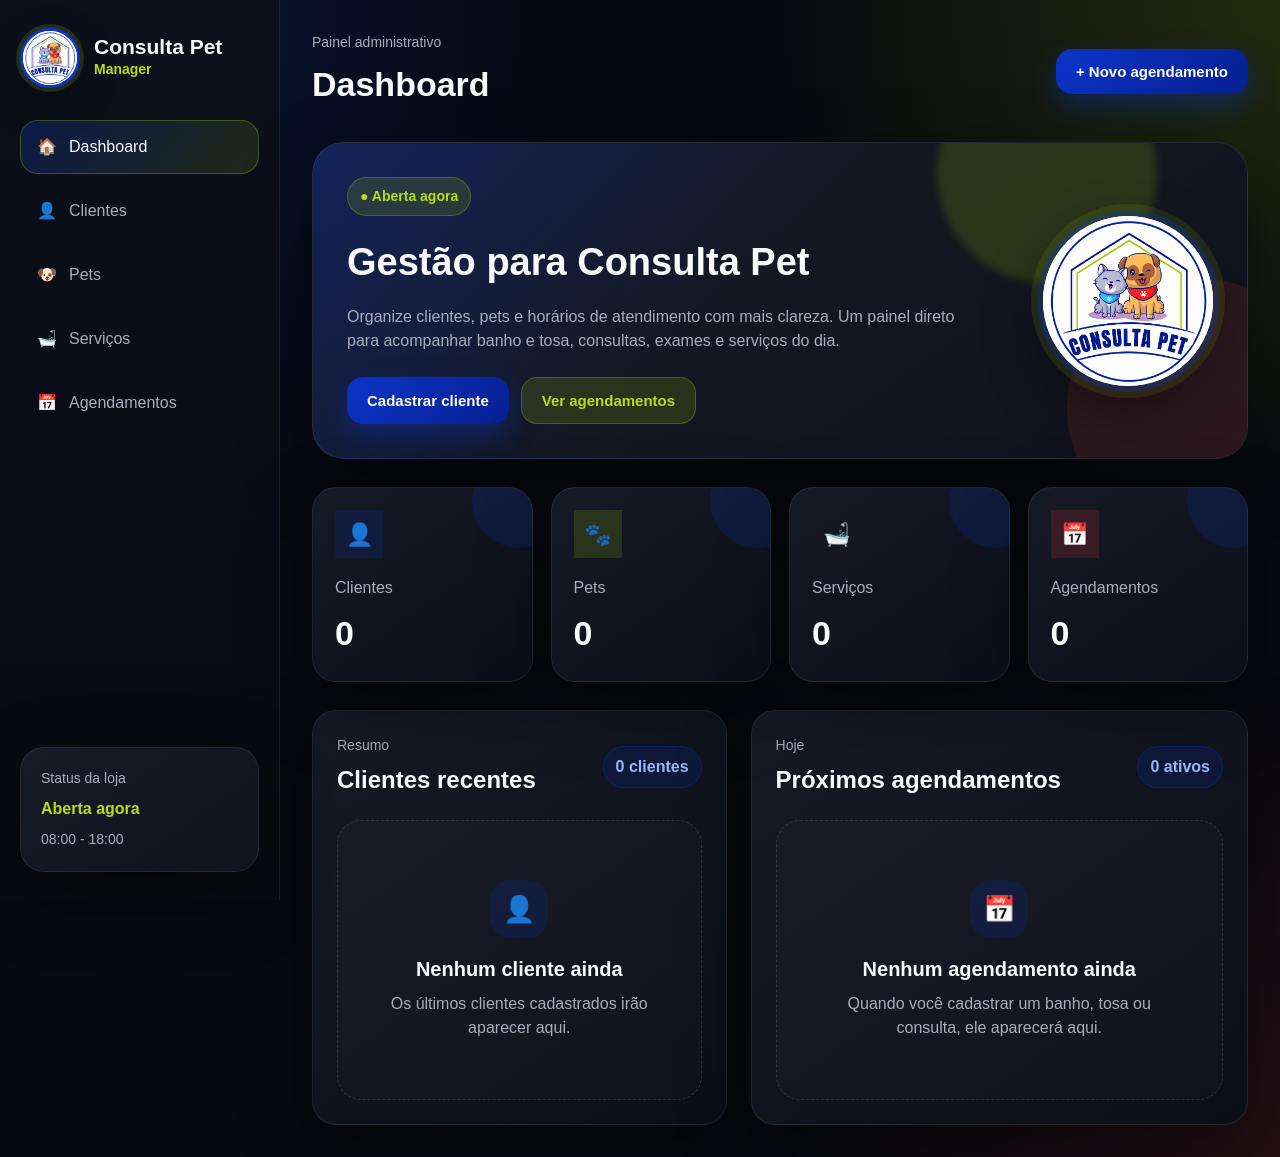
==== petcare-frontend/index.html @ 7a458416 "chore: reorganiza projeto backend e frontend" ====
<!DOCTYPE html>
<html lang="pt-BR">

<head>
  <meta charset="UTF-8">
  <meta name="viewport" content="width=device-width, initial-scale=1.0">

  <title>PetShop Manager</title>

  <link rel="stylesheet" href="css/style.css">
</head>

<body>
  <div class="app-layout">

    <!-- SIDEBAR -->
    <aside class="sidebar">
      <div class="brand">
        <div class="brand-logo">
          <img src="assets/img/logo-consulta-pet.png" alt="Logo Consulta Pet">
        </div>

        <div>
          <h1>Consulta Pet</h1>
          <span>Manager</span>
        </div>
      </div>

      <nav class="menu">
        <a href="#" class="menu-item active" data-page="dashboard">
          <span>🏠</span>
          Dashboard
        </a>

        <a href="#" class="menu-item" data-page="clientes">
          <span>👤</span>
          Clientes
        </a>

        <a href="#" class="menu-item" data-page="pets">
          <span>🐶</span>
          Pets
        </a>

        <a href="#" class="menu-item" data-page="servicos">
          <span>🛁</span>
          Serviços
        </a>

        <a href="#" class="menu-item" data-page="agendamentos">
          <span>📅</span>
          Agendamentos
        </a>
      </nav>

      <div class="sidebar-card">
        <p>Status da loja</p>
        <strong>Aberta agora</strong>
        <span>08:00 - 18:00</span>
      </div>
    </aside>

    <!-- CONTEÚDO PRINCIPAL -->
    <main class="main-content">

      <!-- DASHBOARD -->
      <section class="page active" id="dashboard">

        <header class="topbar">
          <div>
            <p class="page-label">Painel administrativo</p>
            <h2>Dashboard</h2>
          </div>

          <button class="btn-primary">
            + Novo agendamento
          </button>
        </header>

        <section class="hero-card">
          <div class="hero-info">
            <span class="status-pill">● Aberta agora</span>

            <h2>Gestão para Consulta Pet</h2>

            <p>
              Organize clientes, pets e horários de atendimento com mais clareza.
              Um painel direto para acompanhar banho e tosa, consultas, exames e serviços do dia.
            </p>

            <div class="hero-actions">
              <button class="btn-primary" id="btnParaClientes">
                Cadastrar cliente
              </button>

              <button class="btn-secondary" id="btnParaAgendamentos">
                Ver agendamentos
              </button>
            </div>
          </div>

          <div class="hero-logo">
            <img src="assets/img/logo-consulta-pet.png" alt="Logo Consulta Pet">
          </div>
        </section>

        <section class="stats-grid">

          <article class="stat-card">
            <div class="stat-icon blue">👤</div>
            <p>Clientes</p>
            <strong id="dashboardTotalClientes">0</strong>
          </article>

          <article class="stat-card">
            <div class="stat-icon green">🐾</div>
            <p>Pets</p>
            <strong id="dashboardTotalPets">0</strong>
          </article>

          <article class="stat-card">
            <div class="stat-icon cyan">🛁</div>
            <p>Serviços</p>
            <strong id="dashboardTotalServicos">0</strong>
          </article>

          <article class="stat-card">
            <div class="stat-icon red">📅</div>
            <p>Agendamentos</p>
            <strong id="dashboardTotalAgendamentos">0</strong>
          </article>

        </section>

        <section class="content-grid">

          <div class="panel">
            <div class="panel-header">
              <div>
                <p class="page-label">Resumo</p>
                <h3>Clientes recentes</h3>
              </div>

              <span class="badge" id="dashboardClientesBadge">0 clientes</span>
            </div>

            <div class="list" id="dashboardClientesList">
              <div class="empty-state">
                <div>👤</div>
                <h4>Nenhum cliente ainda</h4>
                <p>Os últimos clientes cadastrados irão aparecer aqui.</p>
              </div>
            </div>
          </div>

          <div class="panel">
            <div class="panel-header">
              <div>
                <p class="page-label">Hoje</p>
                <h3>Próximos agendamentos</h3>
              </div>

              <span class="badge">0 ativos</span>
            </div>

            <div class="empty-state">
              <div>📅</div>
              <h4>Nenhum agendamento ainda</h4>
              <p>Quando você cadastrar um banho, tosa ou consulta, ele aparecerá aqui.</p>
            </div>
          </div>

        </section>

      </section>

      <!-- CLIENTES -->
      <section class="page" id="clientes">

        <header class="topbar">
          <div>
            <p class="page-label">Gestão de clientes</p>
            <h2>Clientes</h2>
          </div>
        </header>

        <section class="content-grid">

          <div class="panel">
            <div class="panel-header">
              <div>
                <p class="page-label">Cadastro</p>
                <h3>Novo cliente</h3>
              </div>
            </div>

            <form class="form" id="formCliente">

              <div class="form-group">
                <label for="nomeCliente">Nome do cliente</label>
                <input type="text" id="nomeCliente" placeholder="Ex: Maria Silva">
              </div>

              <div class="form-group">
                <label for="telefoneCliente">Telefone</label>
                <input type="text" id="telefoneCliente" placeholder="Ex: (91) 98172-0235">
              </div>

              <div class="form-group">
                <label for="enderecoCliente">Endereço</label>
                <input type="text" id="enderecoCliente" placeholder="Ex: Avenida Pará">
              </div>

              <button type="submit" class="btn-primary full">
                Salvar cliente
              </button>

            </form>
          </div>

          <div class="panel">
            <div class="panel-header">
              <div>
                <p class="page-label">Lista</p>
                <h3>Clientes cadastrados</h3>
              </div>

              <span class="badge" id="totalClientes">0 clientes</span>
            </div>

            <div class="list" id="listaClientes">
              <div class="empty-state">
                <div>👤</div>
                <h4>Nenhum cliente ainda</h4>
                <p>Cadastre o primeiro cliente para começar a organizar os pets e agendamentos.</p>
              </div>
            </div>
          </div>

        </section>

      </section>

      <!-- PETS -->
      <section class="page" id="pets">

        <header class="topbar">
          <div>
            <p class="page-label">Gestão de pets</p>
            <h2>Pets</h2>
          </div>

          <button class="btn-primary">
            + Novo pet
          </button>
        </header>

        <div class="panel">
          <h3>Cadastro e listagem de pets</h3>
          <p class="text-muted">
            Aqui vamos relacionar cada pet com seu respectivo dono.
          </p>
        </div>

      </section>

      <!-- SERVIÇOS -->
      <section class="page" id="servicos">

        <header class="topbar">
          <div>
            <p class="page-label">Catálogo do petshop</p>
            <h2>Serviços</h2>
          </div>

          <button class="btn-primary">
            + Novo serviço
          </button>
        </header>

        <div class="panel">
          <h3>Serviços disponíveis</h3>
          <p class="text-muted">
            Aqui vamos cadastrar banho, tosa, consultas, exames e outros serviços.
          </p>
        </div>

      </section>

      <!-- AGENDAMENTOS -->
      <section class="page" id="agendamentos">

        <header class="topbar">
          <div>
            <p class="page-label">Agenda do dia</p>
            <h2>Agendamentos</h2>
          </div>

          <button class="btn-primary">
            + Novo agendamento
          </button>
        </header>

        <div class="panel">
          <h3>Lista de agendamentos</h3>
          <p class="text-muted">
            Aqui vamos criar, listar e alterar o status dos agendamentos.
          </p>
        </div>

      </section>

    </main>

  </div>

  <script src="js/app.js"></script>
</body>

</html>
---- petcare-frontend/css/style.css ----
:root {
    --color-bg: #07090f;

    --color-surface: #10131c;
    --color-surface-light: #171b26;
    --color-surface-soft: #202636;

    --color-blue-primary: #061f8f;
    --color-blue-secondary: #0b35c9;
    --color-blue-soft: rgba(11, 53, 201, 0.16);

    --color-green-primary: #9ac400;
    --color-green-secondary: #b6dd18;
    --color-green-soft: rgba(154, 196, 0, 0.16);

    --color-red-primary: #f63737;
    --color-red-soft: rgba(246, 55, 55, 0.16);

    --color-cyan-pet: #28bfff;
    --color-cyan-soft: rgba(40, 191, 255, 0.14);

    --color-text: #f8fafc;
    --color-muted: #a7adbb;
    --color-border: rgba(255, 255, 255, 0.08);

    --radius-xl: 32px;
    --radius-lg: 24px;
    --radius-md: 16px;
    --radius-sm: 10px;

    --shadow-card: 0 24px 70px rgba(0, 0, 0, 0.42);
}


* {
    margin: 0;
    padding: 0;
    box-sizing: border-box;
}

html,
body {
    min-height: 100%;
    background: var(--color-bg);
}

body {
    background: 
    radial-gradient(circle at top left, rgba(11, 53, 201, 0.28), transparent 34%),
    radial-gradient(circle at top right, rgba(154, 196, 0, 0.18), transparent 30%),
    radial-gradient(circle at bottom right, rgba(246, 55, 55, 0.12), transparent 28%),
    var(--color-bg);

    color: var(--color-text);
    font-family: Arial, Helvetica, sans-serif;
    min-height: 100vh;
    line-height: 1.5;
}

button,
input {
    font-family: inherit;
}

button {
    cursor: pointer;
}

.app-layout {
    display: grid;
    grid-template-columns: 280px 1fr;
    min-height: 100vh;
}

.sidebar {
    background: linear-gradient(180deg, #0c101a, #080a10);
    border-right: 1px solid var(--color-border);
    padding: 28px 20px;
    display: flex;
    flex-direction: column;
    gap: 32px;
    position: sticky;
    top: 0;
    height: 100vh;
}

.brand {
    display: flex;
    align-items: center;
    gap: 14px;
}

.brand-logo {
    width: 60px;
    height: 60px;
    background: #ffffff;
    border-radius: 50%;
    display: flex;
    align-items: center;
    justify-content: center;
    overflow: hidden;
    border: 3px solid var(--color-blue-secondary);
    box-shadow:
        0 0 0 4px rgba(154, 196, 0, 0.18),
        0 14px 36px rgba(0, 0, 0, 0.35);
}

.brand-logo img {
    width: 100%;
    height: 100%;
    object-fit: cover;
    display: block;
}

.brand h1 {
    font-size: 21px;
    line-height: 1;
    color: var(--color-text);
}

.brand span {
    color: var(--color-green-secondary);
    font-size: 14px;
    font-weight: 700;
}

.menu {
    display: flex;
    flex-direction: column;
    gap: 10px;
}

.menu-item {
    color: var(--color-muted);
    text-decoration: none;
    padding: 14px 16px;
    border-radius: 18px;
    display: flex;
    align-items: center;
    gap: 12px;
    transition: 0.2s;
    border: 1px solid transparent;
}

.menu-item:hover {
    background: var(--color-blue-soft);
    color: var(--color-text);
    border-color: rgba(11, 53, 201, 0.35);
}

.menu-item.active {
    background: 
        linear-gradient(135deg, rgba(11, 53, 201, 0.28), rgba(154, 196, 0, 0.14));
    color: var(--color-text);
    border-color: rgba(154, 196, 0, 0.32);
}

.menu-item.active span {
    color: var(--color-green-secondary);

}

.sidebar-card {
    margin-top: auto;
    background: linear-gradient(145deg, var(--color-surface-light), var(--color-surface));
    border: 1px solid var(--color-border);
    border-radius: var(--radius-lg);
    padding: 20px;
    box-shadow: var(--shadow-card); 
}

.sidebar-card p {
    color: var(--color-muted);
    font-size: 14px;
    margin-bottom: 8px;
}

.sidebar-card strong {
    color: var(--color-green-secondary);
    display: block;
    margin-bottom: 6px;
}

.sidebar-card span {
    color: var(--color-muted);
    font-size: 14px;
}

.main-content {
    padding: 32px;
    max-width: 1280px;
    width: 100%;
}

.topbar {
    display: flex;
    justify-content: space-between;
    align-items: center;
    margin-bottom: 32px;
}

.page-label {
    color: var(--color-muted);
    font-size: 14px;
    margin-bottom: 6px;
}

.topbar h2 {
    font-size: 34px;
}

.btn-primary,
.btn-secondary,
.btn-danger {
    border: none;
    border-radius: 16px;
    padding: 14px 20px;
    font-weight: 700;
    font-size: 15px;
    transition: 0.2s;
}

.btn-primary {
    background: linear-gradient(135deg, var(--color-blue-secondary), var(--color-blue-primary));
    color: #ffffff;
    box-shadow: 0 12px 28px rgba(11, 53, 201, 0.38);
}

.btn-primary:hover {
    transform: translateY(-1px);
    box-shadow: 0 16px 34px rgba(11, 53, 201, 0.38);
}

.btn-secondary {
    background: var(--color-green-soft);
    color: var(--color-green-secondary);
    border: 1px solid rgba(154, 196, 0, 0.32);
}

.btn-secondary:hover {
    background: rgba(154, 196, 0, 0.22);
}

.btn-danger {
    background: var(--color-red-soft);
    color: var(--color-red-primary);
    border: 1px solid rgba(246, 55, 55, 0.32);
}

.btn-danger:hover {
    background: rgba(246, 55, 55, 0.24);
}

.full {
    width: 100%;
}

.hero-card {
    background: 
        linear-gradient(135deg, rgba(11, 53, 201, 0.32), transparent 45%),
        linear-gradient(145deg, var(--color-surface-light), var(--color-surface));
    border: 1px solid var(--color-border);
    border-radius: var(--radius-xl);
    padding: 34px;
    display: flex;
    justify-content: space-between;
    align-items: center;
    gap: 24px;
    box-shadow: var(--shadow-card);
    margin-bottom: 28px;
    overflow: hidden;
    position: relative;    
}

.hero-card::before {
    content: "";
    position: absolute;
    right: 90px;
    top: -80px;
    width: 220px;
    height: 220px;
    background: rgba(154, 196, 0, 0.18);
    border-radius: 50%;
    filter: blur(4px);
}

.hero-card::after {
    content: "";
    position: absolute;
    right: -80px;
    bottom: -80px;
    width: 260px;
    height: 260px;
    background: rgba(246, 55, 55, 0.12);
    border-radius: 50%;
}

.hero-info {
    position: relative;
    z-index: 2;
    max-width: 650px;
}

.status-pill {
    display: inline-block;
    background: var(--color-green-soft);
    color: var(--color-green-secondary);
    border: 1px solid rgba(154, 196, 0, 0.32);
    padding: 8px 12px;
    border-radius: 999px;
    font-size: 14px;
    font-weight: 700;
    margin-bottom: 18px;
}

.hero-info h2 {
    font-size: 38px;
    margin-bottom: 14px;
    color: var(--color-text);
    max-width: 620px;
}

.hero-info p {
    color: var(--color-muted);
    max-width: 620px;
    margin-bottom: 24px;
}

.hero-actions {
    display: flex;
    gap: 12px;
    flex-wrap: wrap;
}

.hero-logo {
    width: 170px;
    height: 170px;
    background: #ffffff;
    border-radius: 50%;
    display: flex;
    align-items: center;
    justify-content: center;
    position: relative;
    z-index: 2;
    overflow: hidden;
    box-shadow:
        0 0 0 6px rgba(11, 53, 201, 0.28),
        0 0 0 12px rgba(154, 196, 0, 0.12),
        0 24px 60px rgba(0, 0, 0, 0.48);
}

.hero-logo img {
    width: 100%;
    height: 100%;
    object-fit: cover;
    display: block;
}

.stats-grid {
    display: grid; 
    grid-template-columns: repeat(4, 1fr);
    gap: 18px;
    margin-bottom: 28px;
}

.stat-card {
    background: linear-gradient(
        145deg,
        rgba(23, 27, 38, 0.96),
        rgba(12, 15, 24, 0.96)
    );
    border: 1px solid var(--color-border);
    border-radius: var(--radius-lg);
    padding: 22px;
    box-shadow: var(--shadow-card);
    position: relative;
    overflow: hidden;
}

.stat-card::after {
    content: "";
    position: absolute;
    right: -35px;
    top: -35px;
    width: 95px;
    height: 95px;
    background: rgba(11, 53, 201, 0.18);
    border-radius: 50%;
}

.stat-icon {
    width: 48px;
    height: 48px;
    display: flex;
    align-items: center;
    justify-content: center;
    margin-bottom: 18px;
    font-size: 22px;
    position: relative;
    z-index: 2;
}

.stat-icon.blue {
    background: var(--color-blue-soft);
    color: #8ea8ff;
}

.stat-icon.green {
    background: var(--color-green-soft);
    color: var(--color-green-secondary);
}

.stat-icon.red {
    background: var(--color-red-soft);
    color: var(--color-red-primary);
}

.stat-card p {
    color: var(--color-muted);
    margin-bottom: 8px;
    position: relative;
    z-index: 2;
}

.stat-card strong {
    font-size: 34px;
    color: var(--color-text);
    position: relative;
    z-index: 2;
}

.content-grid {
    display: grid;
    grid-template-columns: 1fr 1.2fr;
    gap: 24px;
}

.panel {
    background: linear-gradient(
        145deg,
        rgba(23, 27, 38, 0.96),
        rgba(12, 15, 24, 0.96)
    );
    border: 1px solid var(--color-border);
    border-radius: var(--radius-lg);
    padding: 24px;
    box-shadow: var(--shadow-card);
}

.panel-header {
    display: flex;
    justify-content: space-between;
    align-items: center;
    margin-bottom: 22px;
}

.panel-header h3 {
    font-size: 24px;
    color: var(--color-text);
}

.badge {
    background: var(--color-blue-soft);
    color: #9db6ff;
    padding: 8px 12px;
    border-radius: 999px;
    border: 1px solid rgba(11, 53, 201, 0.32);
    font-weight: 700;
}

.form {
    display: flex;
    flex-direction: column;
    gap: 18px;
}

.form-group label {
    display: block;
    color: var(--color-muted);
    margin-bottom: 8px;
    font-size: 14px;
    font-weight: 600;
}

.form-group input {
    width: 100%;
    background: #090c13;
    color: var(--color-text);
    border: 1px solid var(--color-border);
    border-radius: 14px;
    padding: 15px 16px;
    font-size: 15px;
    outline: none;
    transition: 0.2s;
}

.form-group input:focus {
    border-color: var(--color-blue-secondary);
    box-shadow: 0 0 0 4px var(--color-blue-soft);
}

.form-group input::placeholder {
    color: #646b7a;
}

.empty-state {
    min-height: 280px;
    border: 1px dashed rgba(255, 255, 255, 0.12);
    border-radius: var(--radius-lg);
    display: flex;
    flex-direction: column;
    align-items: center;
    justify-content: center;
    text-align: center;
    padding: 28px;
    background: rgba(255, 255, 255, 0.02);
}

.empty-state div {
    width: 58px;
    height: 58px;
    border-radius: 20px;
    background: var(--color-blue-soft);
    display: flex;
    align-items: center;
    justify-content: center;
    font-size: 26px;
    margin-bottom: 16px;
}

.empty-state h4 {
    font-size: 20px;
    margin-bottom: 8px;
    color: var(--color-text);
}

.empty-state p {
    color: var(--color-muted);
    max-width: 360px;
    line-height: 1.5;
}

.page {
    display: none;
}

.page.active {
    display: block;
}

.text-muted {
    color: var(--color-muted);
}

.list {
    display: flex;
    flex-direction: column;
    gap: 14px;
}

.client-card {
    background: rgba(255, 255, 255, 0.04);
    border: 1px solid var(--color-border);
    border-radius: var(--radius-md);
    padding: 16px;
    display: flex;
    justify-content: space-between;
    align-items: flex-start;
    gap: 16px;
    min-height: 78px;
}

.client-card h4,
.client-name {
    font-size: 17px;
    font-weight: 700;
    color: var(--color-text);
    line-height: 1.3;
    margin: 0;
}

.client-card p,
.client-phone {
    font-size: 14px;
    color: var(--color-muted);
    line-height: 1.4;
    color: var(--color-muted);
    font-size: 14px;
}

.client-info {
    display: flex;
    flex-direction: column;
    gap: 4px;
    width: 100%;
}

#dashboardClientesList .client-card {
    min-height: auto;
    padding: 14px 16px;
}

#dashboardClientesList .client-card h4,
#dashboardClientesList .client-name {
    font-size: 16px;
}

#dashboardClientesList .client-card p,
#dashboardClientesList .client-phone {
    font-size: 13px;
}

.client-actions {
    display: flex;
    gap: 8px;
}

.btn-small {
    border: none;
    border-radius: 10px;
    padding: 8px 10px;
    font-size: 13px;
    font-weight: 700;
    cursor: pointer;
}

.btn-small.danger {
    background: var(--color-red-soft);
    color: var(--color-red-primary);
    border: 1px solid rgba(246, 55, 55, 0.32);
}

@media (max-width: 1100px) {
    .stats-grid {
        grid-template-columns: repeat(2, 1fr);
    }

    .content-grid {
        grid-template-columns: 1fr;
    }

    .hero-logo {
        width: 140px;
        height: 140px;
    }
}

@media (max-width: 800px) {
    .app-layout {
        grid-template-columns: 1fr;
    }

    .sidebar {
        position: static;
        height: auto;
    }

    .main-content {
        padding: 20px;
    }

    .topbar {
        flex-direction: column;
        align-items: flex-start;
        gap: 16px;
    }

    .hero-card {
        flex-direction: column;
        align-items: flex-start;
    }

    .hero-info h2 {
        font-size: 30px;
    }

    .hero-logo {
        width: 120px;
        height: 120px;
    }
}

@media (max-width: 520px) {
    .stats-grid {
        grid-template-columns: 1fr;
    }

    .hero-actions {
        width: 100%;
    }

    .hero-actions button {
        width: 100%;
    }
}
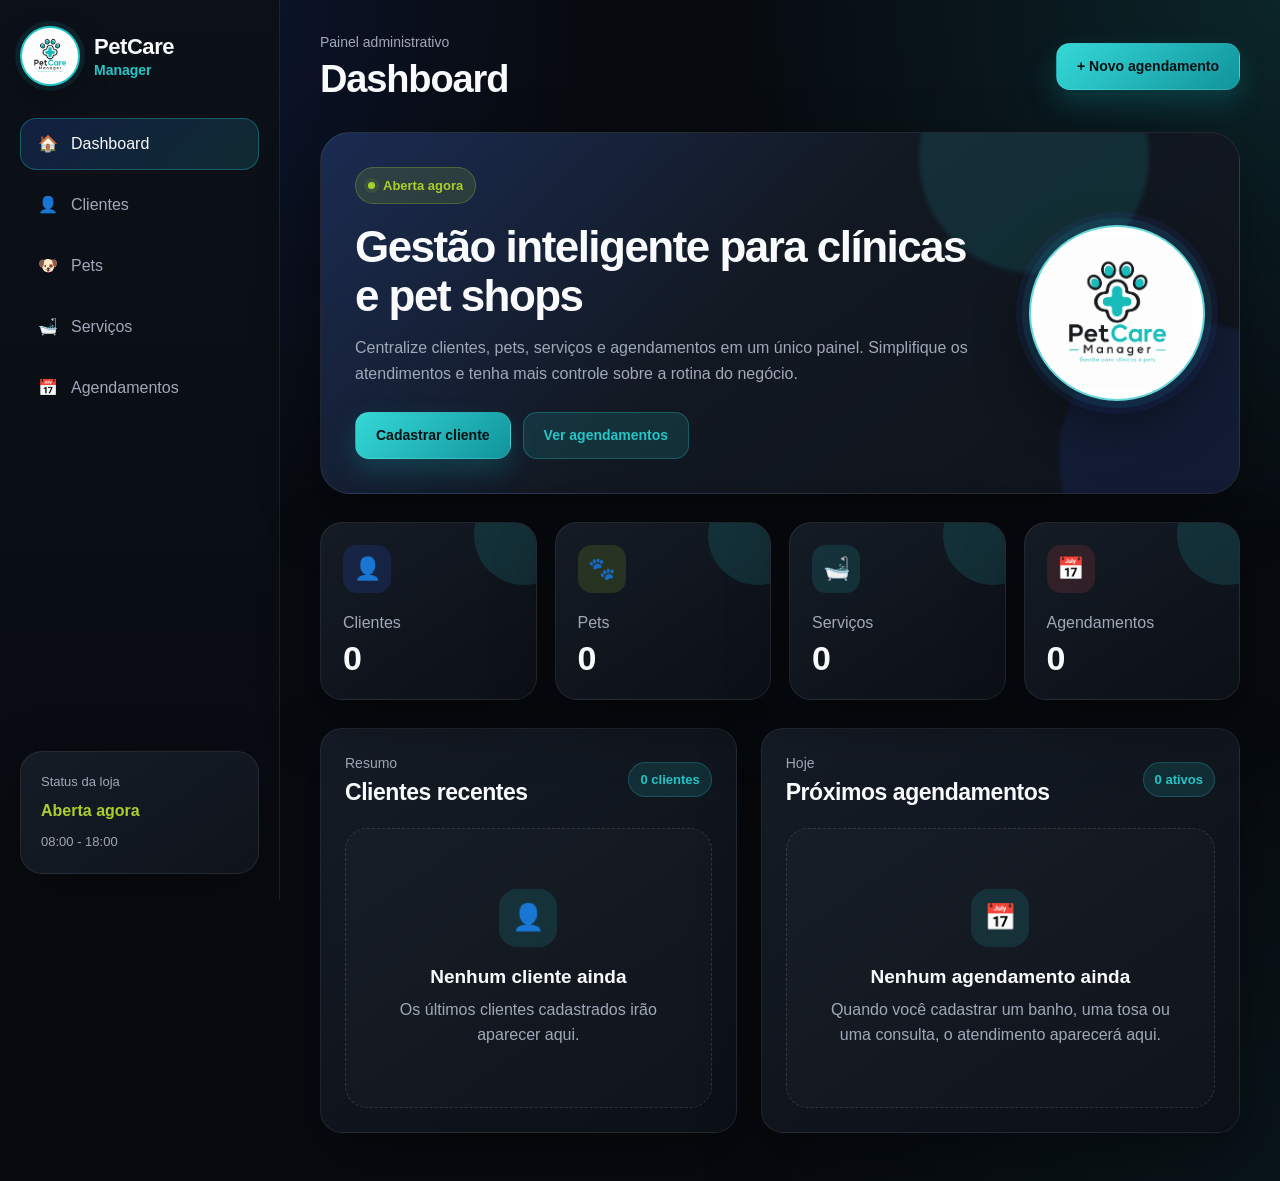
==== commit d1dd8c42: "chore: alteração do README.md" ====
--- a/petcare-frontend/index.html
+++ b/petcare-frontend/index.html
@@ -5,7 +5,12 @@
   <meta charset="UTF-8">
   <meta name="viewport" content="width=device-width, initial-scale=1.0">
 
-  <title>PetShop Manager</title>
+  <meta
+    name="description"
+    content="PetCare Manager: gestão de clientes, pets, serviços e agendamentos para clínicas e pet shops."
+  >
+
+  <title>PetCare Manager</title>
 
   <link rel="stylesheet" href="css/style.css">
 </head>
@@ -17,38 +22,38 @@
     <aside class="sidebar">
       <div class="brand">
         <div class="brand-logo">
-          <img src="assets/img/logo-consulta-pet.png" alt="Logo Consulta Pet">
-        </div>
-
-        <div>
-          <h1>Consulta Pet</h1>
+          <img src="assets/img/petcare-logo.png" alt="Logo PetCare Manager">
+        </div>
+
+        <div class="brand-text">
+          <h1>PetCare</h1>
           <span>Manager</span>
         </div>
       </div>
 
-      <nav class="menu">
+      <nav class="menu" aria-label="Navegação principal">
         <a href="#" class="menu-item active" data-page="dashboard">
-          <span>🏠</span>
+          <span aria-hidden="true">🏠</span>
           Dashboard
         </a>
 
         <a href="#" class="menu-item" data-page="clientes">
-          <span>👤</span>
+          <span aria-hidden="true">👤</span>
           Clientes
         </a>
 
         <a href="#" class="menu-item" data-page="pets">
-          <span>🐶</span>
+          <span aria-hidden="true">🐶</span>
           Pets
         </a>
 
         <a href="#" class="menu-item" data-page="servicos">
-          <span>🛁</span>
+          <span aria-hidden="true">🛁</span>
           Serviços
         </a>
 
         <a href="#" class="menu-item" data-page="agendamentos">
-          <span>📅</span>
+          <span aria-hidden="true">📅</span>
           Agendamentos
         </a>
       </nav>
@@ -72,60 +77,63 @@
             <h2>Dashboard</h2>
           </div>
 
-          <button class="btn-primary">
+          <button type="button" class="btn-primary">
             + Novo agendamento
           </button>
         </header>
 
         <section class="hero-card">
           <div class="hero-info">
-            <span class="status-pill">● Aberta agora</span>
-
-            <h2>Gestão para Consulta Pet</h2>
+            <span class="status-pill">
+              <span class="status-dot" aria-hidden="true"></span>
+              Aberta agora
+            </span>
+
+            <h2>Gestão inteligente para clínicas e pet shops</h2>
 
             <p>
-              Organize clientes, pets e horários de atendimento com mais clareza.
-              Um painel direto para acompanhar banho e tosa, consultas, exames e serviços do dia.
+              Centralize clientes, pets, serviços e agendamentos em um único painel.
+              Simplifique os atendimentos e tenha mais controle sobre a rotina do negócio.
             </p>
 
             <div class="hero-actions">
-              <button class="btn-primary" id="btnParaClientes">
+              <button type="button" class="btn-primary" id="btnParaClientes">
                 Cadastrar cliente
               </button>
 
-              <button class="btn-secondary" id="btnParaAgendamentos">
+              <button type="button" class="btn-secondary" id="btnParaAgendamentos">
                 Ver agendamentos
               </button>
             </div>
           </div>
 
           <div class="hero-logo">
-            <img src="assets/img/logo-consulta-pet.png" alt="Logo Consulta Pet">
+            <img src="assets/img/petcare-logo.png" alt="Identidade visual PetCare Manager">
           </div>
         </section>
 
-        <section class="stats-grid">
+        <section class="stats-grid" aria-label="Resumo do sistema">
 
           <article class="stat-card">
-            <div class="stat-icon blue">👤</div>
+            <div class="stat-icon blue" aria-hidden="true">👤</div>
             <p>Clientes</p>
             <strong id="dashboardTotalClientes">0</strong>
           </article>
 
           <article class="stat-card">
-            <div class="stat-icon green">🐾</div>
+            <div class="stat-icon green" aria-hidden="true">🐾</div>
             <p>Pets</p>
             <strong id="dashboardTotalPets">0</strong>
           </article>
 
           <article class="stat-card">
-            <div class="stat-icon cyan">🛁</div>
+            <div class="stat-icon cyan" aria-hidden="true">🛁</div>
             <p>Serviços</p>
             <strong id="dashboardTotalServicos">0</strong>
           </article>
 
           <article class="stat-card">
-            <div class="stat-icon red">📅</div>
+            <div class="stat-icon red" aria-hidden="true">📅</div>
             <p>Agendamentos</p>
             <strong id="dashboardTotalAgendamentos">0</strong>
           </article>
@@ -146,7 +154,7 @@
 
             <div class="list" id="dashboardClientesList">
               <div class="empty-state">
-                <div>👤</div>
+                <div aria-hidden="true">👤</div>
                 <h4>Nenhum cliente ainda</h4>
                 <p>Os últimos clientes cadastrados irão aparecer aqui.</p>
               </div>
@@ -160,13 +168,13 @@
                 <h3>Próximos agendamentos</h3>
               </div>
 
-              <span class="badge">0 ativos</span>
+              <span class="badge" id="dashboardAgendamentosBadge">0 ativos</span>
             </div>
 
             <div class="empty-state">
-              <div>📅</div>
+              <div aria-hidden="true">📅</div>
               <h4>Nenhum agendamento ainda</h4>
-              <p>Quando você cadastrar um banho, tosa ou consulta, ele aparecerá aqui.</p>
+              <p>Quando você cadastrar um banho, uma tosa ou uma consulta, o atendimento aparecerá aqui.</p>
             </div>
           </div>
 
@@ -198,17 +206,32 @@
 
               <div class="form-group">
                 <label for="nomeCliente">Nome do cliente</label>
-                <input type="text" id="nomeCliente" placeholder="Ex: Maria Silva">
+                <input
+                  type="text"
+                  id="nomeCliente"
+                  placeholder="Ex.: Maria Silva"
+                  autocomplete="name"
+                >
               </div>
 
               <div class="form-group">
                 <label for="telefoneCliente">Telefone</label>
-                <input type="text" id="telefoneCliente" placeholder="Ex: (91) 98172-0235">
+                <input
+                  type="tel"
+                  id="telefoneCliente"
+                  placeholder="Ex.: (91) 98172-0235"
+                  autocomplete="tel"
+                >
               </div>
 
               <div class="form-group">
                 <label for="enderecoCliente">Endereço</label>
-                <input type="text" id="enderecoCliente" placeholder="Ex: Avenida Pará">
+                <input
+                  type="text"
+                  id="enderecoCliente"
+                  placeholder="Ex.: Avenida Pará"
+                  autocomplete="street-address"
+                >
               </div>
 
               <button type="submit" class="btn-primary full">
@@ -230,7 +253,7 @@
 
             <div class="list" id="listaClientes">
               <div class="empty-state">
-                <div>👤</div>
+                <div aria-hidden="true">👤</div>
                 <h4>Nenhum cliente ainda</h4>
                 <p>Cadastre o primeiro cliente para começar a organizar os pets e agendamentos.</p>
               </div>
@@ -250,7 +273,7 @@
             <h2>Pets</h2>
           </div>
 
-          <button class="btn-primary">
+          <button type="button" class="btn-primary">
             + Novo pet
           </button>
         </header>
@@ -258,7 +281,7 @@
         <div class="panel">
           <h3>Cadastro e listagem de pets</h3>
           <p class="text-muted">
-            Aqui vamos relacionar cada pet com seu respectivo dono.
+            Aqui cada pet será relacionado ao seu respectivo responsável.
           </p>
         </div>
 
@@ -269,11 +292,11 @@
 
         <header class="topbar">
           <div>
-            <p class="page-label">Catálogo do petshop</p>
+            <p class="page-label">Catálogo do pet shop</p>
             <h2>Serviços</h2>
           </div>
 
-          <button class="btn-primary">
+          <button type="button" class="btn-primary">
             + Novo serviço
           </button>
         </header>
@@ -281,7 +304,7 @@
         <div class="panel">
           <h3>Serviços disponíveis</h3>
           <p class="text-muted">
-            Aqui vamos cadastrar banho, tosa, consultas, exames e outros serviços.
+            Aqui serão cadastrados banho, tosa, consultas, exames e outros serviços.
           </p>
         </div>
 
@@ -292,11 +315,11 @@
 
         <header class="topbar">
           <div>
-            <p class="page-label">Agenda do dia</p>
+            <p class="page-label">Agenda de atendimentos</p>
             <h2>Agendamentos</h2>
           </div>
 
-          <button class="btn-primary">
+          <button type="button" class="btn-primary">
             + Novo agendamento
           </button>
         </header>
@@ -304,7 +327,7 @@
         <div class="panel">
           <h3>Lista de agendamentos</h3>
           <p class="text-muted">
-            Aqui vamos criar, listar e alterar o status dos agendamentos.
+            Aqui será possível criar, consultar e alterar o status dos agendamentos.
           </p>
         </div>
 
--- a/petcare-frontend/css/style.css
+++ b/petcare-frontend/css/style.css
@@ -1,34 +1,35 @@
 :root {
-    --color-bg: #07090f;
-
-    --color-surface: #10131c;
-    --color-surface-light: #171b26;
-    --color-surface-soft: #202636;
-
-    --color-blue-primary: #061f8f;
-    --color-blue-secondary: #0b35c9;
-    --color-blue-soft: rgba(11, 53, 201, 0.16);
-
-    --color-green-primary: #9ac400;
-    --color-green-secondary: #b6dd18;
-    --color-green-soft: rgba(154, 196, 0, 0.16);
-
-    --color-red-primary: #f63737;
-    --color-red-soft: rgba(246, 55, 55, 0.16);
-
-    --color-cyan-pet: #28bfff;
-    --color-cyan-soft: rgba(40, 191, 255, 0.14);
+    --color-bg: #070a0f;
+
+    --color-surface: #0f141c;
+    --color-surface-light: #151c26;
+    --color-surface-soft: #1d2733;
+
+    --color-primary: #25c6c8;
+    --color-primary-dark: #11949c;
+    --color-primary-soft: rgba(37, 198, 200, 0.14);
+
+    --color-accent: #3168ff;
+    --color-accent-dark: #173fc1;
+    --color-accent-soft: rgba(49, 104, 255, 0.15);
+
+    --color-success: #a9d129;
+    --color-success-soft: rgba(169, 209, 41, 0.14);
+
+    --color-danger: #f05252;
+    --color-danger-soft: rgba(240, 82, 82, 0.14);
 
     --color-text: #f8fafc;
-    --color-muted: #a7adbb;
+    --color-muted: #9fa9b8;
     --color-border: rgba(255, 255, 255, 0.08);
 
-    --radius-xl: 32px;
-    --radius-lg: 24px;
+    --radius-xl: 30px;
+    --radius-lg: 22px;
     --radius-md: 16px;
-    --radius-sm: 10px;
-
-    --shadow-card: 0 24px 70px rgba(0, 0, 0, 0.42);
+    --radius-sm: 12px;
+
+    --shadow-card: 0 22px 60px rgba(0, 0, 0, 0.34);
+    --transition: 180ms ease;
 }
 
 
@@ -38,51 +39,74 @@
     box-sizing: border-box;
 }
 
-html,
-body {
+html {
     min-height: 100%;
     background: var(--color-bg);
 }
 
 body {
-    background: 
-    radial-gradient(circle at top left, rgba(11, 53, 201, 0.28), transparent 34%),
-    radial-gradient(circle at top right, rgba(154, 196, 0, 0.18), transparent 30%),
-    radial-gradient(circle at bottom right, rgba(246, 55, 55, 0.12), transparent 28%),
-    var(--color-bg);
-
-    color: var(--color-text);
-    font-family: Arial, Helvetica, sans-serif;
     min-height: 100vh;
+    background:
+        radial-gradient(circle at top left, rgba(49, 104, 255, 0.18), transparent 34%),
+        radial-gradient(circle at top right, rgba(37, 198, 200, 0.14), transparent 32%),
+        radial-gradient(circle at bottom right, rgba(37, 198, 200, 0.06), transparent 28%),
+        var(--color-bg);
+
+    color: var(--color-text);
+    font-family: Inter, "Segoe UI", Arial, Helvetica, sans-serif;
     line-height: 1.5;
 }
 
 button,
 input {
-    font-family: inherit;
+    font: inherit;
 }
 
 button {
     cursor: pointer;
 }
 
+button:focus-visible,
+input:focus-visible,
+a:focus-visible {
+    outline: 3px solid rgba(37, 198, 200, 0.35);
+    outline-offset: 3px;
+}
+
+
+/* LAYOUT */
+
 .app-layout {
     display: grid;
-    grid-template-columns: 280px 1fr;
+    grid-template-columns: 280px minmax(0, 1fr);
     min-height: 100vh;
 }
 
 .sidebar {
-    background: linear-gradient(180deg, #0c101a, #080a10);
-    border-right: 1px solid var(--color-border);
-    padding: 28px 20px;
+    position: sticky;
+    top: 0;
+
     display: flex;
     flex-direction: column;
     gap: 32px;
-    position: sticky;
-    top: 0;
+
     height: 100vh;
-}
+    padding: 26px 20px;
+    overflow-y: auto;
+
+    background: linear-gradient(180deg, #0c1119 0%, #080b11 100%);
+    border-right: 1px solid var(--color-border);
+}
+
+.main-content {
+    width: 100%;
+    max-width: 1440px;
+    margin: 0 auto;
+    padding: 32px 40px 48px;
+}
+
+
+/* MARCA */
 
 .brand {
     display: flex;
@@ -93,380 +117,508 @@
 .brand-logo {
     width: 60px;
     height: 60px;
+    flex-shrink: 0;
+
+    display: grid;
+    place-items: center;
+
+    overflow: hidden;
+    border: 2px solid var(--color-primary);
+    border-radius: 50%;
     background: #ffffff;
-    border-radius: 50%;
-    display: flex;
-    align-items: center;
-    justify-content: center;
-    overflow: hidden;
-    border: 3px solid var(--color-blue-secondary);
+
     box-shadow:
-        0 0 0 4px rgba(154, 196, 0, 0.18),
-        0 14px 36px rgba(0, 0, 0, 0.35);
+        0 0 0 5px rgba(37, 198, 200, 0.10),
+        0 12px 30px rgba(0, 0, 0, 0.32);
 }
 
 .brand-logo img {
     width: 100%;
     height: 100%;
-    object-fit: cover;
     display: block;
-}
-
-.brand h1 {
-    font-size: 21px;
+    object-fit: contain;
+    padding: 3px;
+}
+
+.brand-text {
+    display: flex;
+    flex-direction: column;
+    gap: 5px;
+}
+
+.brand-text h1 {
+    color: var(--color-text);
+    font-size: 22px;
     line-height: 1;
-    color: var(--color-text);
-}
-
-.brand span {
-    color: var(--color-green-secondary);
+    letter-spacing: -0.02em;
+}
+
+.brand-text span {
+    color: var(--color-primary);
     font-size: 14px;
-    font-weight: 700;
-}
+    font-weight: 800;
+    line-height: 1;
+}
+
+
+/* NAVEGAÇÃO */
 
 .menu {
     display: flex;
     flex-direction: column;
-    gap: 10px;
+    gap: 9px;
 }
 
 .menu-item {
+    display: flex;
+    align-items: center;
+    gap: 12px;
+
+    min-height: 50px;
+    padding: 13px 16px;
+
     color: var(--color-muted);
     text-decoration: none;
-    padding: 14px 16px;
-    border-radius: 18px;
-    display: flex;
-    align-items: center;
-    gap: 12px;
-    transition: 0.2s;
+
     border: 1px solid transparent;
+    border-radius: 16px;
+
+    transition:
+        background var(--transition),
+        border-color var(--transition),
+        color var(--transition),
+        transform var(--transition);
 }
 
 .menu-item:hover {
-    background: var(--color-blue-soft);
-    color: var(--color-text);
-    border-color: rgba(11, 53, 201, 0.35);
+    color: var(--color-text);
+    background: var(--color-primary-soft);
+    border-color: rgba(37, 198, 200, 0.22);
+    transform: translateX(2px);
 }
 
 .menu-item.active {
-    background: 
-        linear-gradient(135deg, rgba(11, 53, 201, 0.28), rgba(154, 196, 0, 0.14));
-    color: var(--color-text);
-    border-color: rgba(154, 196, 0, 0.32);
-}
-
-.menu-item.active span {
-    color: var(--color-green-secondary);
-
+    color: var(--color-text);
+    background: linear-gradient(
+        135deg,
+        rgba(49, 104, 255, 0.18),
+        rgba(37, 198, 200, 0.15)
+    );
+    border-color: rgba(37, 198, 200, 0.34);
+}
+
+.menu-item span {
+    width: 22px;
+    display: inline-flex;
+    justify-content: center;
 }
 
 .sidebar-card {
     margin-top: auto;
+    padding: 20px;
+
     background: linear-gradient(145deg, var(--color-surface-light), var(--color-surface));
     border: 1px solid var(--color-border);
     border-radius: var(--radius-lg);
-    padding: 20px;
-    box-shadow: var(--shadow-card); 
+
+    box-shadow: var(--shadow-card);
 }
 
 .sidebar-card p {
+    margin-bottom: 8px;
+    color: var(--color-muted);
+    font-size: 13px;
+}
+
+.sidebar-card strong {
+    display: block;
+    margin-bottom: 6px;
+    color: var(--color-success);
+}
+
+.sidebar-card span {
+    color: var(--color-muted);
+    font-size: 13px;
+}
+
+
+/* CABEÇALHOS */
+
+.topbar {
+    display: flex;
+    align-items: center;
+    justify-content: space-between;
+    gap: 24px;
+
+    margin-bottom: 30px;
+}
+
+.page-label {
+    margin-bottom: 5px;
     color: var(--color-muted);
     font-size: 14px;
-    margin-bottom: 8px;
-}
-
-.sidebar-card strong {
-    color: var(--color-green-secondary);
-    display: block;
-    margin-bottom: 6px;
-}
-
-.sidebar-card span {
-    color: var(--color-muted);
-    font-size: 14px;
-}
-
-.main-content {
-    padding: 32px;
-    max-width: 1280px;
-    width: 100%;
-}
-
-.topbar {
-    display: flex;
-    justify-content: space-between;
-    align-items: center;
-    margin-bottom: 32px;
-}
-
-.page-label {
-    color: var(--color-muted);
-    font-size: 14px;
-    margin-bottom: 6px;
 }
 
 .topbar h2 {
-    font-size: 34px;
-}
+    color: var(--color-text);
+    font-size: clamp(30px, 3vw, 38px);
+    line-height: 1.15;
+    letter-spacing: -0.03em;
+}
+
+
+/* BOTÕES */
 
 .btn-primary,
 .btn-secondary,
 .btn-danger {
-    border: none;
-    border-radius: 16px;
-    padding: 14px 20px;
-    font-weight: 700;
-    font-size: 15px;
-    transition: 0.2s;
+    min-height: 46px;
+    padding: 12px 20px;
+
+    border-radius: 14px;
+
+    font-size: 14px;
+    font-weight: 800;
+
+    transition:
+        transform var(--transition),
+        box-shadow var(--transition),
+        background var(--transition),
+        border-color var(--transition);
 }
 
 .btn-primary {
-    background: linear-gradient(135deg, var(--color-blue-secondary), var(--color-blue-primary));
-    color: #ffffff;
-    box-shadow: 0 12px 28px rgba(11, 53, 201, 0.38);
+    color: #041013;
+    background: linear-gradient(135deg, #35d8d7, var(--color-primary-dark));
+    border: 1px solid rgba(255, 255, 255, 0.08);
+
+    box-shadow: 0 12px 26px rgba(17, 148, 156, 0.28);
 }
 
 .btn-primary:hover {
-    transform: translateY(-1px);
-    box-shadow: 0 16px 34px rgba(11, 53, 201, 0.38);
+    transform: translateY(-2px);
+    box-shadow: 0 16px 34px rgba(17, 148, 156, 0.34);
 }
 
 .btn-secondary {
-    background: var(--color-green-soft);
-    color: var(--color-green-secondary);
-    border: 1px solid rgba(154, 196, 0, 0.32);
+    color: var(--color-primary);
+    background: var(--color-primary-soft);
+    border: 1px solid rgba(37, 198, 200, 0.30);
 }
 
 .btn-secondary:hover {
-    background: rgba(154, 196, 0, 0.22);
+    background: rgba(37, 198, 200, 0.20);
+    border-color: rgba(37, 198, 200, 0.45);
+    transform: translateY(-2px);
 }
 
 .btn-danger {
-    background: var(--color-red-soft);
-    color: var(--color-red-primary);
-    border: 1px solid rgba(246, 55, 55, 0.32);
+    color: var(--color-danger);
+    background: var(--color-danger-soft);
+    border: 1px solid rgba(240, 82, 82, 0.30);
 }
 
 .btn-danger:hover {
-    background: rgba(246, 55, 55, 0.24);
+    background: rgba(240, 82, 82, 0.22);
 }
 
 .full {
     width: 100%;
 }
 
+
+/* HERO */
+
 .hero-card {
-    background: 
-        linear-gradient(135deg, rgba(11, 53, 201, 0.32), transparent 45%),
+    position: relative;
+    isolation: isolate;
+
+    display: flex;
+    align-items: center;
+    justify-content: space-between;
+    gap: 32px;
+
+    min-height: 300px;
+    margin-bottom: 28px;
+    padding: 34px;
+
+    overflow: hidden;
+
+    background:
+        linear-gradient(135deg, rgba(49, 104, 255, 0.20), transparent 48%),
         linear-gradient(145deg, var(--color-surface-light), var(--color-surface));
+
     border: 1px solid var(--color-border);
     border-radius: var(--radius-xl);
-    padding: 34px;
-    display: flex;
-    justify-content: space-between;
-    align-items: center;
-    gap: 24px;
+
     box-shadow: var(--shadow-card);
-    margin-bottom: 28px;
-    overflow: hidden;
-    position: relative;    
-}
-
-.hero-card::before {
-    content: "";
-    position: absolute;
-    right: 90px;
-    top: -80px;
-    width: 220px;
-    height: 220px;
-    background: rgba(154, 196, 0, 0.18);
-    border-radius: 50%;
-    filter: blur(4px);
-}
-
+}
+
+.hero-card::before,
 .hero-card::after {
     content: "";
     position: absolute;
-    right: -80px;
-    bottom: -80px;
-    width: 260px;
-    height: 260px;
-    background: rgba(246, 55, 55, 0.12);
+    z-index: -1;
     border-radius: 50%;
+    filter: blur(2px);
+}
+
+.hero-card::before {
+    top: -90px;
+    right: 90px;
+
+    width: 230px;
+    height: 230px;
+
+    background: rgba(37, 198, 200, 0.13);
+}
+
+.hero-card::after {
+    right: -90px;
+    bottom: -100px;
+
+    width: 270px;
+    height: 270px;
+
+    background: rgba(49, 104, 255, 0.10);
 }
 
 .hero-info {
-    position: relative;
-    z-index: 2;
-    max-width: 650px;
+    max-width: 690px;
 }
 
 .status-pill {
-    display: inline-block;
-    background: var(--color-green-soft);
-    color: var(--color-green-secondary);
-    border: 1px solid rgba(154, 196, 0, 0.32);
+    display: inline-flex;
+    align-items: center;
+    gap: 8px;
+
+    margin-bottom: 18px;
     padding: 8px 12px;
+
+    color: var(--color-success);
+    background: var(--color-success-soft);
+    border: 1px solid rgba(169, 209, 41, 0.28);
     border-radius: 999px;
-    font-size: 14px;
-    font-weight: 700;
-    margin-bottom: 18px;
+
+    font-size: 13px;
+    font-weight: 800;
+}
+
+.status-dot {
+    width: 7px;
+    height: 7px;
+    flex-shrink: 0;
+
+    background: currentColor;
+    border-radius: 50%;
+    box-shadow: 0 0 0 4px rgba(169, 209, 41, 0.10);
 }
 
 .hero-info h2 {
-    font-size: 38px;
+    max-width: 700px;
     margin-bottom: 14px;
-    color: var(--color-text);
-    max-width: 620px;
+
+    color: var(--color-text);
+    font-size: clamp(32px, 4vw, 44px);
+    line-height: 1.12;
+    letter-spacing: -0.035em;
 }
 
 .hero-info p {
+    max-width: 660px;
+    margin-bottom: 24px;
+
     color: var(--color-muted);
-    max-width: 620px;
-    margin-bottom: 24px;
+    font-size: 16px;
+    line-height: 1.65;
 }
 
 .hero-actions {
     display: flex;
+    flex-wrap: wrap;
     gap: 12px;
-    flex-wrap: wrap;
 }
 
 .hero-logo {
-    width: 170px;
-    height: 170px;
+    width: 176px;
+    height: 176px;
+    flex-shrink: 0;
+
+    display: grid;
+    place-items: center;
+
+    overflow: hidden;
+
     background: #ffffff;
+    border: 2px solid rgba(37, 198, 200, 0.70);
     border-radius: 50%;
-    display: flex;
-    align-items: center;
-    justify-content: center;
-    position: relative;
-    z-index: 2;
-    overflow: hidden;
+
     box-shadow:
-        0 0 0 6px rgba(11, 53, 201, 0.28),
-        0 0 0 12px rgba(154, 196, 0, 0.12),
-        0 24px 60px rgba(0, 0, 0, 0.48);
+        0 0 0 7px rgba(37, 198, 200, 0.10),
+        0 0 0 13px rgba(49, 104, 255, 0.08),
+        0 22px 55px rgba(0, 0, 0, 0.42);
 }
 
 .hero-logo img {
     width: 100%;
     height: 100%;
-    object-fit: cover;
     display: block;
-}
+    object-fit: contain;
+    padding: 10px;
+}
+
+
+/* INDICADORES */
 
 .stats-grid {
-    display: grid; 
-    grid-template-columns: repeat(4, 1fr);
+    display: grid;
+    grid-template-columns: repeat(4, minmax(0, 1fr));
     gap: 18px;
+
     margin-bottom: 28px;
 }
 
 .stat-card {
+    position: relative;
+
+    min-width: 0;
+    padding: 22px;
+    overflow: hidden;
+
     background: linear-gradient(
         145deg,
-        rgba(23, 27, 38, 0.96),
-        rgba(12, 15, 24, 0.96)
+        rgba(21, 28, 38, 0.98),
+        rgba(12, 16, 23, 0.98)
     );
+
     border: 1px solid var(--color-border);
     border-radius: var(--radius-lg);
-    padding: 22px;
+
     box-shadow: var(--shadow-card);
-    position: relative;
-    overflow: hidden;
 }
 
 .stat-card::after {
     content: "";
     position: absolute;
-    right: -35px;
-    top: -35px;
-    width: 95px;
-    height: 95px;
-    background: rgba(11, 53, 201, 0.18);
+    top: -38px;
+    right: -38px;
+
+    width: 100px;
+    height: 100px;
+
+    background: var(--color-primary-soft);
     border-radius: 50%;
 }
 
 .stat-icon {
+    position: relative;
+    z-index: 1;
+
     width: 48px;
     height: 48px;
-    display: flex;
-    align-items: center;
-    justify-content: center;
     margin-bottom: 18px;
+
+    display: grid;
+    place-items: center;
+
+    border-radius: 14px;
     font-size: 22px;
+}
+
+.stat-icon.blue {
+    color: #9bb3ff;
+    background: var(--color-accent-soft);
+}
+
+.stat-icon.green {
+    color: var(--color-success);
+    background: var(--color-success-soft);
+}
+
+.stat-icon.cyan {
+    color: var(--color-primary);
+    background: var(--color-primary-soft);
+}
+
+.stat-icon.red {
+    color: var(--color-danger);
+    background: var(--color-danger-soft);
+}
+
+.stat-card p {
     position: relative;
-    z-index: 2;
-}
-
-.stat-icon.blue {
-    background: var(--color-blue-soft);
-    color: #8ea8ff;
-}
-
-.stat-icon.green {
-    background: var(--color-green-soft);
-    color: var(--color-green-secondary);
-}
-
-.stat-icon.red {
-    background: var(--color-red-soft);
-    color: var(--color-red-primary);
-}
-
-.stat-card p {
+    z-index: 1;
+
+    margin-bottom: 6px;
     color: var(--color-muted);
-    margin-bottom: 8px;
+}
+
+.stat-card strong {
     position: relative;
-    z-index: 2;
-}
-
-.stat-card strong {
+    z-index: 1;
+
+    color: var(--color-text);
     font-size: 34px;
-    color: var(--color-text);
-    position: relative;
-    z-index: 2;
-}
+    line-height: 1;
+}
+
+
+/* PAINÉIS */
 
 .content-grid {
     display: grid;
-    grid-template-columns: 1fr 1.2fr;
+    grid-template-columns: 1fr 1.15fr;
     gap: 24px;
 }
 
 .panel {
+    min-width: 0;
+    padding: 24px;
+
     background: linear-gradient(
         145deg,
-        rgba(23, 27, 38, 0.96),
-        rgba(12, 15, 24, 0.96)
+        rgba(21, 28, 38, 0.98),
+        rgba(12, 16, 23, 0.98)
     );
+
     border: 1px solid var(--color-border);
     border-radius: var(--radius-lg);
-    padding: 24px;
+
     box-shadow: var(--shadow-card);
 }
 
 .panel-header {
     display: flex;
+    align-items: center;
     justify-content: space-between;
-    align-items: center;
+    gap: 16px;
+
     margin-bottom: 22px;
 }
 
 .panel-header h3 {
-    font-size: 24px;
-    color: var(--color-text);
+    color: var(--color-text);
+    font-size: 23px;
+    line-height: 1.2;
+    letter-spacing: -0.02em;
 }
 
 .badge {
-    background: var(--color-blue-soft);
-    color: #9db6ff;
-    padding: 8px 12px;
+    flex-shrink: 0;
+
+    padding: 7px 11px;
+
+    color: var(--color-primary);
+    background: var(--color-primary-soft);
+    border: 1px solid rgba(37, 198, 200, 0.26);
     border-radius: 999px;
-    border: 1px solid rgba(11, 53, 201, 0.32);
-    font-weight: 700;
-}
+
+    font-size: 13px;
+    font-weight: 800;
+}
+
+
+/* FORMULÁRIOS */
 
 .form {
     display: flex;
@@ -476,80 +628,89 @@
 
 .form-group label {
     display: block;
+    margin-bottom: 8px;
+
     color: var(--color-muted);
-    margin-bottom: 8px;
     font-size: 14px;
-    font-weight: 600;
+    font-weight: 700;
 }
 
 .form-group input {
     width: 100%;
-    background: #090c13;
-    color: var(--color-text);
+    padding: 14px 15px;
+
+    color: var(--color-text);
+    background: #090d13;
     border: 1px solid var(--color-border);
-    border-radius: 14px;
-    padding: 15px 16px;
+    border-radius: 13px;
+
     font-size: 15px;
+
+    transition:
+        border-color var(--transition),
+        box-shadow var(--transition),
+        background var(--transition);
+}
+
+.form-group input:hover {
+    border-color: rgba(37, 198, 200, 0.20);
+}
+
+.form-group input:focus {
+    border-color: var(--color-primary);
+    box-shadow: 0 0 0 4px var(--color-primary-soft);
     outline: none;
-    transition: 0.2s;
-}
-
-.form-group input:focus {
-    border-color: var(--color-blue-secondary);
-    box-shadow: 0 0 0 4px var(--color-blue-soft);
 }
 
 .form-group input::placeholder {
-    color: #646b7a;
-}
+    color: #626d7c;
+}
+
+
+/* ESTADOS VAZIOS E LISTAS */
 
 .empty-state {
     min-height: 280px;
-    border: 1px dashed rgba(255, 255, 255, 0.12);
-    border-radius: var(--radius-lg);
+    padding: 28px;
+
     display: flex;
     flex-direction: column;
     align-items: center;
     justify-content: center;
+
     text-align: center;
-    padding: 28px;
-    background: rgba(255, 255, 255, 0.02);
-}
-
-.empty-state div {
+
+    background: rgba(255, 255, 255, 0.018);
+    border: 1px dashed rgba(255, 255, 255, 0.12);
+    border-radius: var(--radius-lg);
+}
+
+.empty-state > div:first-child {
     width: 58px;
     height: 58px;
-    border-radius: 20px;
-    background: var(--color-blue-soft);
-    display: flex;
-    align-items: center;
-    justify-content: center;
+    margin-bottom: 16px;
+
+    display: grid;
+    place-items: center;
+
+    background: var(--color-primary-soft);
+    border-radius: 18px;
+
     font-size: 26px;
-    margin-bottom: 16px;
 }
 
 .empty-state h4 {
-    font-size: 20px;
-    margin-bottom: 8px;
-    color: var(--color-text);
+    margin-bottom: 7px;
+
+    color: var(--color-text);
+    font-size: 19px;
 }
 
 .empty-state p {
+    max-width: 360px;
+
     color: var(--color-muted);
-    max-width: 360px;
-    line-height: 1.5;
-}
-
-.page {
-    display: none;
-}
-
-.page.active {
-    display: block;
-}
-
-.text-muted {
-    color: var(--color-muted);
+    line-height: 1.55;
 }
 
 .list {
@@ -559,40 +720,63 @@
 }
 
 .client-card {
-    background: rgba(255, 255, 255, 0.04);
+    min-height: 78px;
+    padding: 16px;
+
+    display: flex;
+    align-items: flex-start;
+    justify-content: space-between;
+    gap: 16px;
+
+    background: rgba(255, 255, 255, 0.035);
     border: 1px solid var(--color-border);
     border-radius: var(--radius-md);
-    padding: 16px;
-    display: flex;
-    justify-content: space-between;
-    align-items: flex-start;
-    gap: 16px;
-    min-height: 78px;
 }
 
 .client-card h4,
 .client-name {
+    margin: 0;
+
+    color: var(--color-text);
     font-size: 17px;
-    font-weight: 700;
-    color: var(--color-text);
+    font-weight: 800;
     line-height: 1.3;
-    margin: 0;
 }
 
 .client-card p,
 .client-phone {
-    font-size: 14px;
-    color: var(--color-muted);
-    line-height: 1.4;
     color: var(--color-muted);
     font-size: 14px;
+    line-height: 1.4;
 }
 
 .client-info {
+    width: 100%;
+
     display: flex;
     flex-direction: column;
     gap: 4px;
-    width: 100%;
+}
+
+.client-actions {
+    display: flex;
+    gap: 8px;
+}
+
+.btn-small {
+    padding: 8px 10px;
+
+    border: none;
+    border-radius: 10px;
+
+    font-size: 13px;
+    font-weight: 800;
+}
+
+.btn-small.danger {
+    color: var(--color-danger);
+    background: var(--color-danger-soft);
+    border: 1px solid rgba(240, 82, 82, 0.28);
 }
 
 #dashboardClientesList .client-card {
@@ -610,29 +794,32 @@
     font-size: 13px;
 }
 
-.client-actions {
-    display: flex;
-    gap: 8px;
-}
-
-.btn-small {
-    border: none;
-    border-radius: 10px;
-    padding: 8px 10px;
-    font-size: 13px;
-    font-weight: 700;
-    cursor: pointer;
-}
-
-.btn-small.danger {
-    background: var(--color-red-soft);
-    color: var(--color-red-primary);
-    border: 1px solid rgba(246, 55, 55, 0.32);
-}
+
+/* PÁGINAS */
+
+.page {
+    display: none;
+}
+
+.page.active {
+    display: block;
+}
+
+.text-muted {
+    margin-top: 8px;
+    color: var(--color-muted);
+}
+
+
+/* RESPONSIVIDADE */
 
 @media (max-width: 1100px) {
+    .main-content {
+        padding-inline: 28px;
+    }
+
     .stats-grid {
-        grid-template-columns: repeat(2, 1fr);
+        grid-template-columns: repeat(2, minmax(0, 1fr));
     }
 
     .content-grid {
@@ -640,8 +827,8 @@
     }
 
     .hero-logo {
-        width: 140px;
-        height: 140px;
+        width: 148px;
+        height: 148px;
     }
 }
 
@@ -652,35 +839,66 @@
 
     .sidebar {
         position: static;
+
         height: auto;
+        padding: 18px 20px;
+        gap: 20px;
+    }
+
+    .menu {
+        flex-direction: row;
+        gap: 8px;
+        overflow-x: auto;
+        padding-bottom: 4px;
+    }
+
+    .menu-item {
+        flex-shrink: 0;
+        white-space: nowrap;
+    }
+
+    .sidebar-card {
+        display: none;
     }
 
     .main-content {
-        padding: 20px;
-    }
-
+        padding: 24px 20px 40px;
+    }
+
+    .topbar {
+        align-items: flex-start;
+    }
+
+    .hero-card {
+        align-items: flex-start;
+    }
+
+    .hero-logo {
+        width: 124px;
+        height: 124px;
+    }
+}
+
+@media (max-width: 620px) {
     .topbar {
         flex-direction: column;
-        align-items: flex-start;
         gap: 16px;
     }
 
     .hero-card {
         flex-direction: column;
-        align-items: flex-start;
+        padding: 26px;
+    }
+
+    .hero-logo {
+        width: 116px;
+        height: 116px;
     }
 
     .hero-info h2 {
-        font-size: 30px;
-    }
-
-    .hero-logo {
-        width: 120px;
-        height: 120px;
-    }
-}
-
-@media (max-width: 520px) {
+        font-size: 31px;
+    }
+
     .stats-grid {
         grid-template-columns: 1fr;
     }
@@ -692,4 +910,8 @@
     .hero-actions button {
         width: 100%;
     }
+
+    .panel-header {
+        align-items: flex-start;
+    }
 }
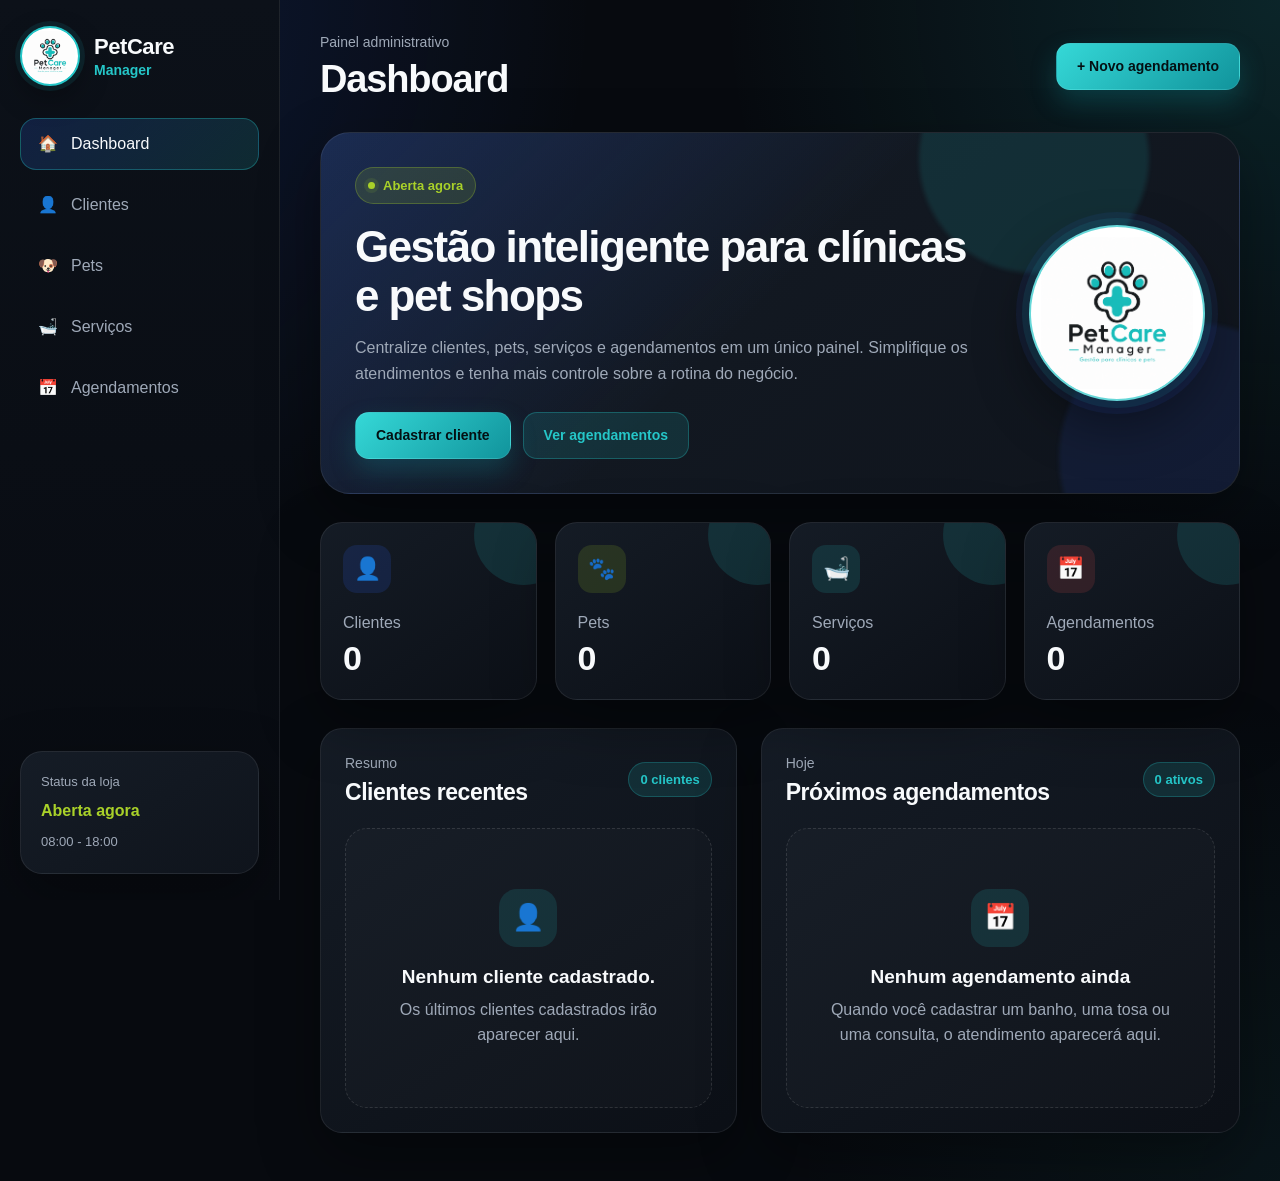
==== commit 26599dca: "feat(clientes): implementa cadastro e desativacao logica" ====
--- a/petcare-frontend/index.html
+++ b/petcare-frontend/index.html
@@ -337,7 +337,8 @@
 
   </div>
 
-  <script src="js/app.js"></script>
+  <script src="js/cliente.js" defer></script>
+  <script src="js/app.js" defer></script>
 </body>
 
 </html>
